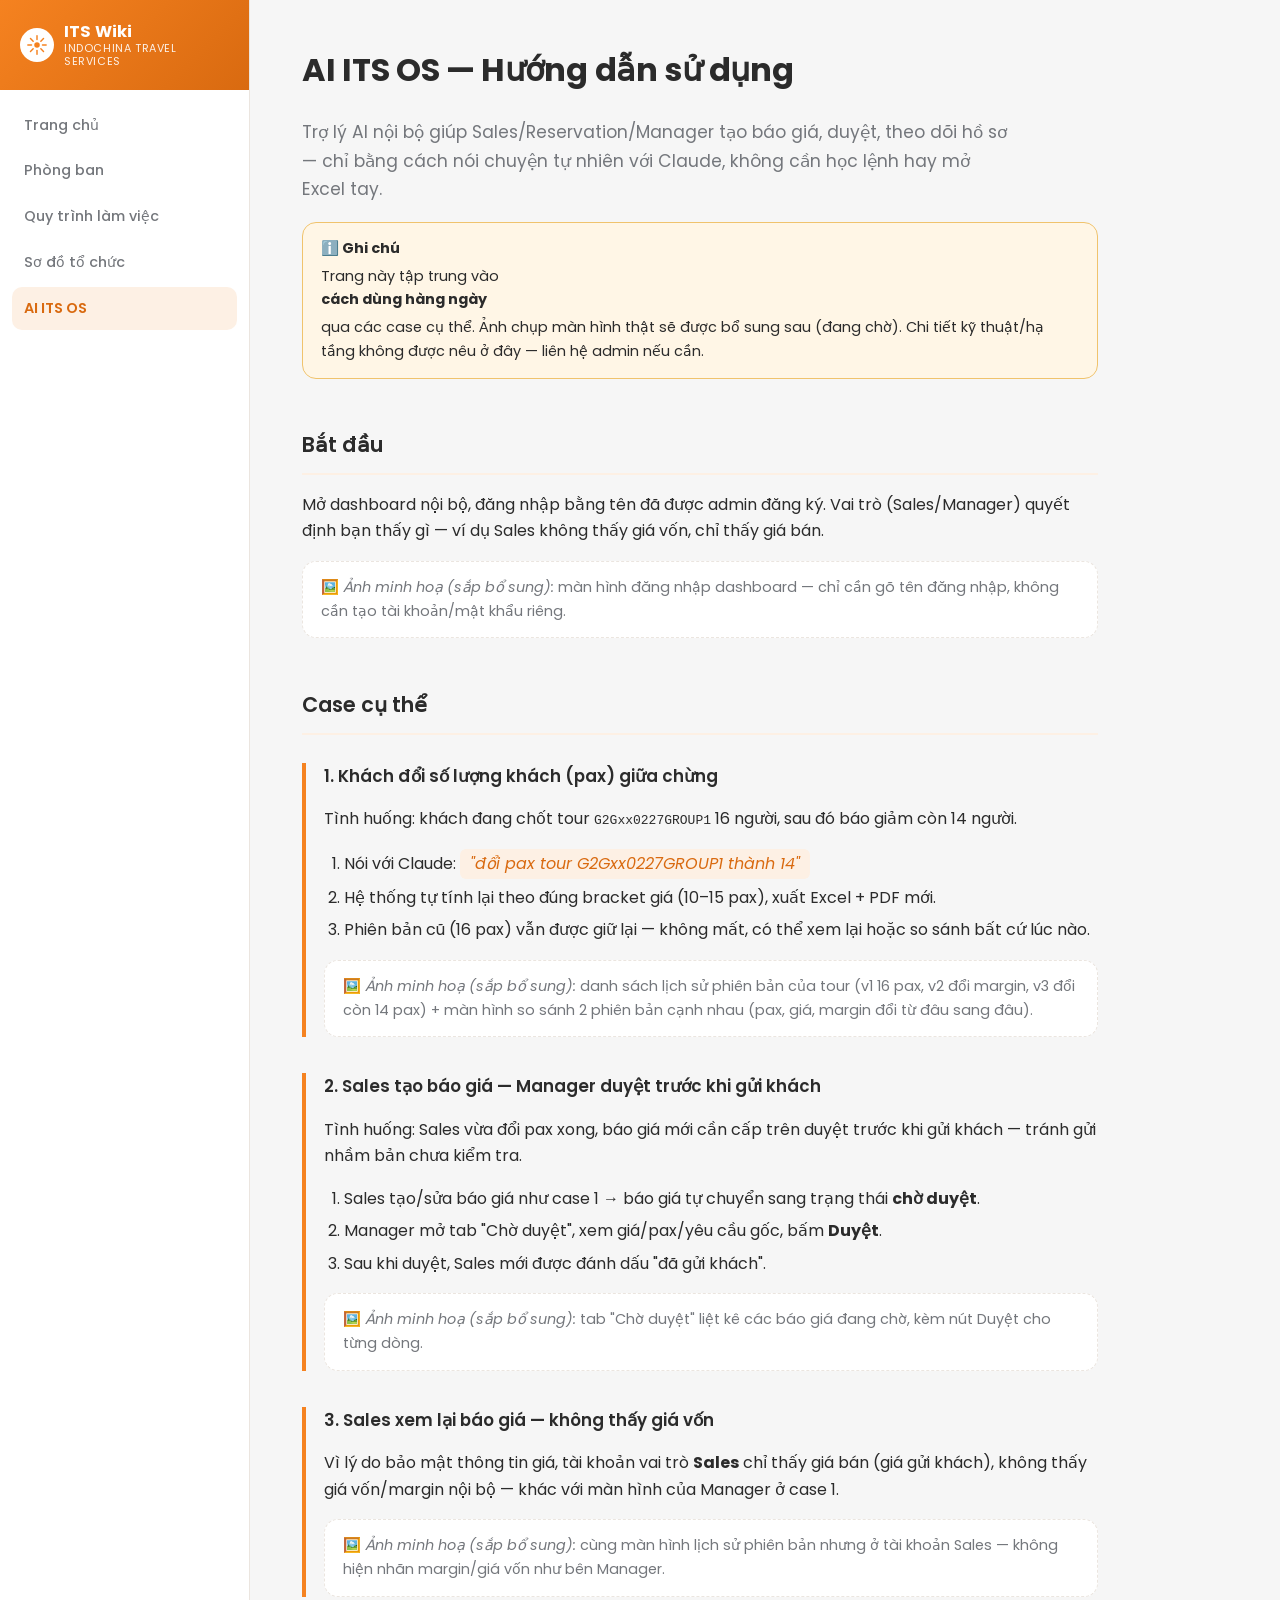
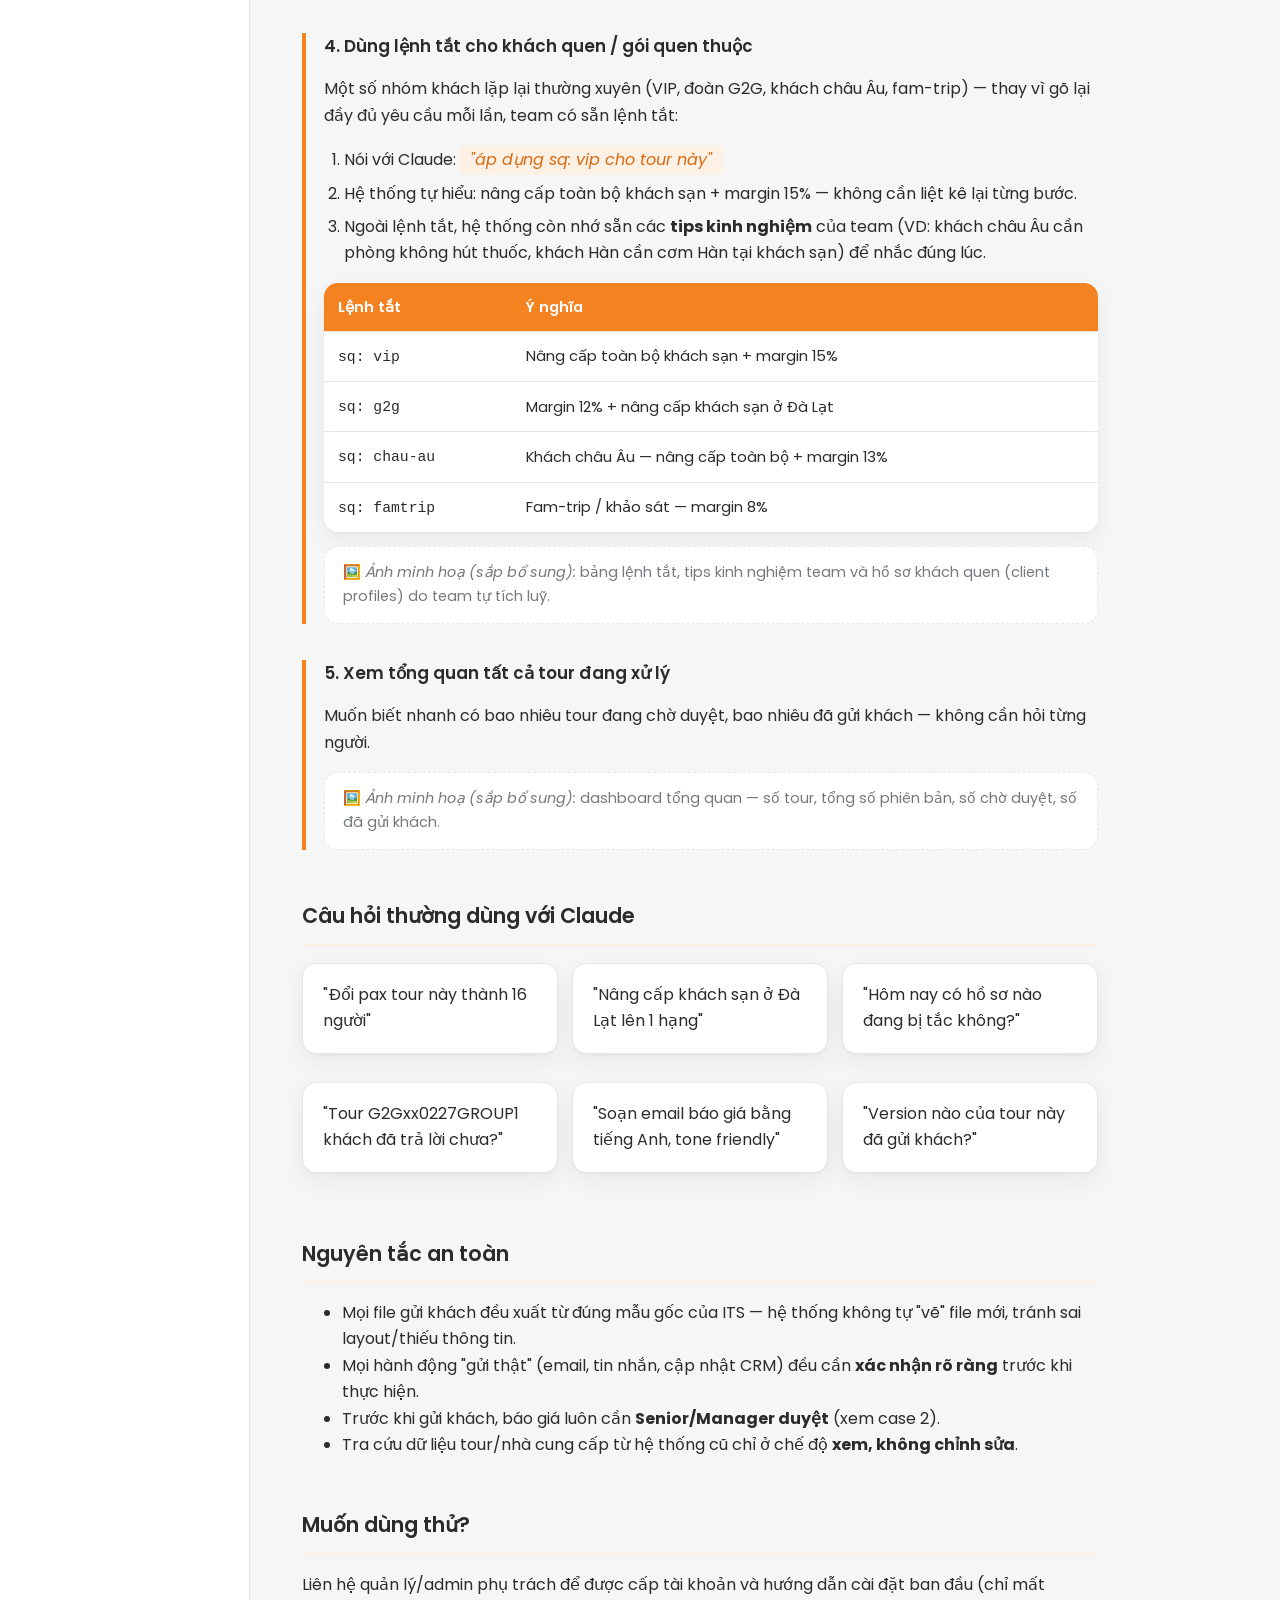
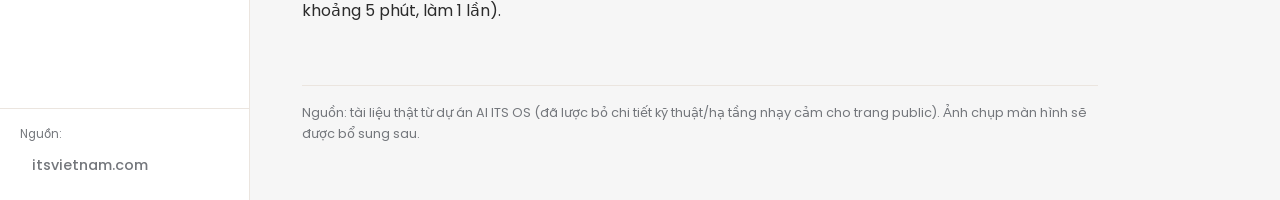
==== ai-its-os.html @ eff30352 "Rename AI Smart Quotation page to AI ITS OS; usage guide with concrete cases (text-only, images pend" ====
<!doctype html>
<html lang="vi">
<head>
<meta charset="utf-8" />
<meta name="viewport" content="width=device-width, initial-scale=1" />
<title>ITS Wiki — AI ITS OS</title>
<link rel="stylesheet" href="style.css" />
<style>
  .case {
    border-left: 4px solid var(--brand);
    padding-left: 18px;
    margin: 28px 0 36px;
  }
  .case h3 { margin-bottom: 6px; }
  .steps { padding-left: 20px; }
  .steps li { margin-bottom: 6px; }
  .say {
    display: inline-block;
    background: var(--brand-soft);
    color: var(--brand-dark);
    padding: 2px 10px;
    border-radius: 6px;
    font-style: italic;
  }
  .mock {
    background: var(--surface);
    border: 1px dashed var(--border);
    border-radius: var(--radius);
    padding: 14px 18px;
    margin: 14px 0;
    font-size: 0.9rem;
    color: var(--muted);
  }
  .mock strong { color: var(--text); }
</style>
</head>
<body>
<div class="layout">
  <nav class="sidebar">
    <div class="brand-block">
      <div class="brand-mark">
        <svg viewBox="0 0 24 24" fill="none" xmlns="http://www.w3.org/2000/svg">
          <circle cx="12" cy="12" r="3" fill="#f58220"/>
          <g stroke="#f58220" stroke-width="1.6" stroke-linecap="round">
            <line x1="12" y1="2" x2="12" y2="6"/>
            <line x1="12" y1="18" x2="12" y2="22"/>
            <line x1="2" y1="12" x2="6" y2="12"/>
            <line x1="18" y1="12" x2="22" y2="12"/>
            <line x1="4.9" y1="4.9" x2="7.8" y2="7.8"/>
            <line x1="16.2" y1="16.2" x2="19.1" y2="19.1"/>
            <line x1="4.9" y1="19.1" x2="7.8" y2="16.2"/>
            <line x1="16.2" y1="7.8" x2="19.1" y2="4.9"/>
          </g>
        </svg>
      </div>
      <div class="brand-text">
        <div class="name">ITS Wiki</div>
        <div class="tagline">Indochina Travel Services</div>
      </div>
    </div>
    <ul>
      <li><a href="index.html">Trang chủ</a></li>
      <li><a href="departments.html">Phòng ban</a></li>
      <li><a href="workflows.html">Quy trình làm việc</a></li>
      <li><a href="org-chart.html">Sơ đồ tổ chức</a></li>
      <li><a href="ai-its-os.html" class="active">AI ITS OS</a></li>
    </ul>
    <div class="sidebar-footer">Nguồn: <a href="https://itsvietnam.com" target="_blank" rel="noopener">itsvietnam.com</a></div>
  </nav>
  <main>
    <h1>AI ITS OS — Hướng dẫn sử dụng</h1>
    <p class="lede">Trợ lý AI nội bộ giúp Sales/Reservation/Manager tạo báo giá, duyệt, theo dõi hồ sơ — chỉ bằng cách nói chuyện tự nhiên với Claude, không cần học lệnh hay mở Excel tay.</p>

    <div class="todo">
      <strong>ℹ️ Ghi chú</strong>
      Trang này tập trung vào <strong>cách dùng hàng ngày</strong> qua các case cụ thể. Ảnh chụp màn hình thật sẽ được bổ sung sau (đang chờ). Chi tiết kỹ thuật/hạ tầng không được nêu ở đây — liên hệ admin nếu cần.
    </div>

    <h2>Bắt đầu</h2>
    <p>Mở dashboard nội bộ, đăng nhập bằng tên đã được admin đăng ký. Vai trò (Sales/Manager) quyết định bạn thấy gì — ví dụ Sales không thấy giá vốn, chỉ thấy giá bán.</p>
    <div class="mock">🖼️ <em>Ảnh minh hoạ (sắp bổ sung):</em> màn hình đăng nhập dashboard — chỉ cần gõ tên đăng nhập, không cần tạo tài khoản/mật khẩu riêng.</div>

    <h2>Case cụ thể</h2>

    <div class="case">
      <h3>1. Khách đổi số lượng khách (pax) giữa chừng</h3>
      <p>Tình huống: khách đang chốt tour <code>G2Gxx0227GROUP1</code> 16 người, sau đó báo giảm còn 14 người.</p>
      <ol class="steps">
        <li>Nói với Claude: <span class="say">"đổi pax tour G2Gxx0227GROUP1 thành 14"</span></li>
        <li>Hệ thống tự tính lại theo đúng bracket giá (10–15 pax), xuất Excel + PDF mới.</li>
        <li>Phiên bản cũ (16 pax) vẫn được giữ lại — không mất, có thể xem lại hoặc so sánh bất cứ lúc nào.</li>
      </ol>
      <div class="mock">🖼️ <em>Ảnh minh hoạ (sắp bổ sung):</em> danh sách lịch sử phiên bản của tour (v1 16 pax, v2 đổi margin, v3 đổi còn 14 pax) + màn hình so sánh 2 phiên bản cạnh nhau (pax, giá, margin đổi từ đâu sang đâu).</div>
    </div>

    <div class="case">
      <h3>2. Sales tạo báo giá — Manager duyệt trước khi gửi khách</h3>
      <p>Tình huống: Sales vừa đổi pax xong, báo giá mới cần cấp trên duyệt trước khi gửi khách — tránh gửi nhầm bản chưa kiểm tra.</p>
      <ol class="steps">
        <li>Sales tạo/sửa báo giá như case 1 → báo giá tự chuyển sang trạng thái <strong>chờ duyệt</strong>.</li>
        <li>Manager mở tab "Chờ duyệt", xem giá/pax/yêu cầu gốc, bấm <strong>Duyệt</strong>.</li>
        <li>Sau khi duyệt, Sales mới được đánh dấu "đã gửi khách".</li>
      </ol>
      <div class="mock">🖼️ <em>Ảnh minh hoạ (sắp bổ sung):</em> tab "Chờ duyệt" liệt kê các báo giá đang chờ, kèm nút Duyệt cho từng dòng.</div>
    </div>

    <div class="case">
      <h3>3. Sales xem lại báo giá — không thấy giá vốn</h3>
      <p>Vì lý do bảo mật thông tin giá, tài khoản vai trò <strong>Sales</strong> chỉ thấy giá bán (giá gửi khách), không thấy giá vốn/margin nội bộ — khác với màn hình của Manager ở case 1.</p>
      <div class="mock">🖼️ <em>Ảnh minh hoạ (sắp bổ sung):</em> cùng màn hình lịch sử phiên bản nhưng ở tài khoản Sales — không hiện nhãn margin/giá vốn như bên Manager.</div>
    </div>

    <div class="case">
      <h3>4. Dùng lệnh tắt cho khách quen / gói quen thuộc</h3>
      <p>Một số nhóm khách lặp lại thường xuyên (VIP, đoàn G2G, khách châu Âu, fam-trip) — thay vì gõ lại đầy đủ yêu cầu mỗi lần, team có sẵn lệnh tắt:</p>
      <ol class="steps">
        <li>Nói với Claude: <span class="say">"áp dụng sq: vip cho tour này"</span></li>
        <li>Hệ thống tự hiểu: nâng cấp toàn bộ khách sạn + margin 15% — không cần liệt kê lại từng bước.</li>
        <li>Ngoài lệnh tắt, hệ thống còn nhớ sẵn các <strong>tips kinh nghiệm</strong> của team (VD: khách châu Âu cần phòng không hút thuốc, khách Hàn cần cơm Hàn tại khách sạn) để nhắc đúng lúc.</li>
      </ol>
      <table>
        <tr><th>Lệnh tắt</th><th>Ý nghĩa</th></tr>
        <tr><td><code>sq: vip</code></td><td>Nâng cấp toàn bộ khách sạn + margin 15%</td></tr>
        <tr><td><code>sq: g2g</code></td><td>Margin 12% + nâng cấp khách sạn ở Đà Lạt</td></tr>
        <tr><td><code>sq: chau-au</code></td><td>Khách châu Âu — nâng cấp toàn bộ + margin 13%</td></tr>
        <tr><td><code>sq: famtrip</code></td><td>Fam-trip / khảo sát — margin 8%</td></tr>
      </table>
      <div class="mock">🖼️ <em>Ảnh minh hoạ (sắp bổ sung):</em> bảng lệnh tắt, tips kinh nghiệm team và hồ sơ khách quen (client profiles) do team tự tích luỹ.</div>
    </div>

    <div class="case">
      <h3>5. Xem tổng quan tất cả tour đang xử lý</h3>
      <p>Muốn biết nhanh có bao nhiêu tour đang chờ duyệt, bao nhiêu đã gửi khách — không cần hỏi từng người.</p>
      <div class="mock">🖼️ <em>Ảnh minh hoạ (sắp bổ sung):</em> dashboard tổng quan — số tour, tổng số phiên bản, số chờ duyệt, số đã gửi khách.</div>
    </div>

    <h2>Câu hỏi thường dùng với Claude</h2>
    <div class="grid">
      <div class="card">"Đổi pax tour này thành 16 người"</div>
      <div class="card">"Nâng cấp khách sạn ở Đà Lạt lên 1 hạng"</div>
      <div class="card">"Hôm nay có hồ sơ nào đang bị tắc không?"</div>
      <div class="card">"Tour G2Gxx0227GROUP1 khách đã trả lời chưa?"</div>
      <div class="card">"Soạn email báo giá bằng tiếng Anh, tone friendly"</div>
      <div class="card">"Version nào của tour này đã gửi khách?"</div>
    </div>

    <h2>Nguyên tắc an toàn</h2>
    <ul>
      <li>Mọi file gửi khách đều xuất từ đúng mẫu gốc của ITS — hệ thống không tự "vẽ" file mới, tránh sai layout/thiếu thông tin.</li>
      <li>Mọi hành động "gửi thật" (email, tin nhắn, cập nhật CRM) đều cần <strong>xác nhận rõ ràng</strong> trước khi thực hiện.</li>
      <li>Trước khi gửi khách, báo giá luôn cần <strong>Senior/Manager duyệt</strong> (xem case 2).</li>
      <li>Tra cứu dữ liệu tour/nhà cung cấp từ hệ thống cũ chỉ ở chế độ <strong>xem, không chỉnh sửa</strong>.</li>
    </ul>

    <h2>Muốn dùng thử?</h2>
    <p>Liên hệ quản lý/admin phụ trách để được cấp tài khoản và hướng dẫn cài đặt ban đầu (chỉ mất khoảng 5 phút, làm 1 lần).</p>

    <footer class="page-footer">Nguồn: tài liệu thật từ dự án AI ITS OS (đã lược bỏ chi tiết kỹ thuật/hạ tầng nhạy cảm cho trang public). Ảnh chụp màn hình sẽ được bổ sung sau.</footer>
  </main>
</div>
</body>
</html>
---- style.css ----
@import url('https://fonts.googleapis.com/css?family=Poppins:300,400,500,600,700');

:root {
  --bg: #f6f6f6;
  --surface: #ffffff;
  --surface-2: #fbf6f1;
  --text: #2b2b2b;
  --muted: #74777c;
  --border: #ebe5df;
  --brand: #f58220;
  --brand-dark: #d96a10;
  --brand-soft: #fdf0e4;
  --warn-bg: #fff6e6;
  --warn-border: #f0c36d;
  --radius: 14px;
  --shadow: 0 1px 2px rgba(30, 20, 10, 0.04), 0 8px 24px rgba(30, 20, 10, 0.06);
}

@media (prefers-color-scheme: dark) {
  :root {
    --bg: #16130f;
    --surface: #201b16;
    --surface-2: #241d16;
    --text: #f1ede8;
    --muted: #a9a29a;
    --border: #362c22;
    --brand: #ff9c47;
    --brand-dark: #ffb066;
    --brand-soft: #2e2013;
    --warn-bg: #2a2410;
    --warn-border: #8a6d1f;
    --shadow: 0 1px 2px rgba(0,0,0,0.3), 0 8px 24px rgba(0,0,0,0.35);
  }
}

* { box-sizing: border-box; }

body {
  margin: 0;
  background: var(--bg);
  color: var(--text);
  font-family: "Poppins", -apple-system, BlinkMacSystemFont, "Segoe UI", Oxygen, Roboto, Helvetica, Arial, sans-serif;
  line-height: 1.65;
  font-weight: 400;
}

.layout {
  display: flex;
  min-height: 100vh;
}

/* ---------- Sidebar ---------- */

nav.sidebar {
  width: 250px;
  flex-shrink: 0;
  background: var(--surface);
  border-right: 1px solid var(--border);
  padding: 0;
  display: flex;
  flex-direction: column;
}

.brand-block {
  display: flex;
  align-items: center;
  gap: 10px;
  padding: 22px 20px;
  background: linear-gradient(135deg, var(--brand) 0%, var(--brand-dark) 100%);
  color: #fff;
}

.brand-mark {
  width: 34px;
  height: 34px;
  flex-shrink: 0;
  border-radius: 50%;
  background: #fff;
  display: flex;
  align-items: center;
  justify-content: center;
}

.brand-mark svg { width: 22px; height: 22px; }

.brand-text {
  line-height: 1.2;
}

.brand-text .name {
  font-weight: 700;
  font-size: 1.02rem;
  letter-spacing: 0.2px;
}

.brand-text .tagline {
  font-size: 0.68rem;
  font-weight: 400;
  opacity: 0.9;
  text-transform: uppercase;
  letter-spacing: 0.6px;
}

nav.sidebar ul {
  list-style: none;
  padding: 14px 12px;
  margin: 0;
}

nav.sidebar li { margin-bottom: 2px; }

nav.sidebar a {
  display: flex;
  align-items: center;
  gap: 10px;
  padding: 10px 12px;
  border-radius: 10px;
  color: var(--muted);
  text-decoration: none;
  font-size: 0.9rem;
  font-weight: 500;
  transition: background 0.15s ease, color 0.15s ease;
}

nav.sidebar a:hover { background: var(--brand-soft); color: var(--brand-dark); }
nav.sidebar a.active { background: var(--brand-soft); color: var(--brand-dark); font-weight: 600; }

.sidebar-footer {
  margin-top: auto;
  padding: 16px 20px;
  font-size: 0.72rem;
  color: var(--muted);
  border-top: 1px solid var(--border);
}
.sidebar-footer a { color: var(--brand-dark); text-decoration: none; }

/* ---------- Main content ---------- */

main {
  flex: 1;
  padding: 44px 52px 60px;
  max-width: 900px;
}

h1 {
  font-size: 2rem;
  font-weight: 700;
  margin-top: 0;
  letter-spacing: -0.3px;
}

h2 {
  font-size: 1.3rem;
  font-weight: 600;
  margin-top: 2.4em;
  padding-bottom: 10px;
  border-bottom: 2px solid var(--brand-soft);
  color: var(--text);
}

h3 { font-size: 1.05rem; font-weight: 600; }

p.lede { color: var(--muted); font-size: 1.08rem; max-width: 65ch; }

a { color: var(--brand-dark); }

.card {
  background: var(--surface);
  border: 1px solid var(--border);
  border-radius: var(--radius);
  box-shadow: var(--shadow);
  padding: 18px 20px;
  margin-bottom: 14px;
}

.grid {
  display: grid;
  grid-template-columns: repeat(auto-fill, minmax(230px, 1fr));
  gap: 14px;
}

.grid .card strong { color: var(--brand-dark); }

.tag {
  display: inline-block;
  font-size: 0.7rem;
  font-weight: 600;
  padding: 3px 10px;
  border-radius: 999px;
  background: var(--brand-soft);
  color: var(--brand-dark);
  margin-right: 6px;
}

.todo {
  background: var(--warn-bg);
  border: 1px solid var(--warn-border);
  border-radius: var(--radius);
  padding: 14px 18px;
  margin: 18px 0;
  font-size: 0.9rem;
}

.todo strong { display: block; margin-bottom: 4px; }

table {
  width: 100%;
  border-collapse: collapse;
  margin: 14px 0;
  font-size: 0.92rem;
  background: var(--surface);
  border-radius: var(--radius);
  overflow: hidden;
  box-shadow: var(--shadow);
}

th, td {
  text-align: left;
  padding: 12px 14px;
  border-bottom: 1px solid var(--border);
}

th {
  color: #fff;
  font-weight: 600;
  background: var(--brand);
}

tr:last-child td { border-bottom: none; }

.orgchart {
  display: flex;
  flex-direction: column;
  align-items: center;
  gap: 10px;
  margin: 28px 0;
}

.org-node {
  background: var(--surface);
  border: 1px solid var(--border);
  border-radius: 10px;
  box-shadow: var(--shadow);
  padding: 12px 20px;
  text-align: center;
  font-size: 0.9rem;
}

.org-node.top {
  background: linear-gradient(135deg, var(--brand) 0%, var(--brand-dark) 100%);
  color: #fff;
  border-color: var(--brand);
  font-weight: 600;
  font-size: 1rem;
}

.org-row {
  display: flex;
  gap: 12px;
  flex-wrap: wrap;
  justify-content: center;
}

footer.page-footer {
  margin-top: 60px;
  padding-top: 16px;
  border-top: 1px solid var(--border);
  color: var(--muted);
  font-size: 0.8rem;
}

@media (max-width: 720px) {
  .layout { flex-direction: column; }
  nav.sidebar { width: 100%; border-right: none; border-bottom: 1px solid var(--border); }
  nav.sidebar ul { display: flex; flex-wrap: wrap; gap: 4px; padding: 10px 14px; }
  .sidebar-footer { display: none; }
  main { padding: 28px 22px; }
}
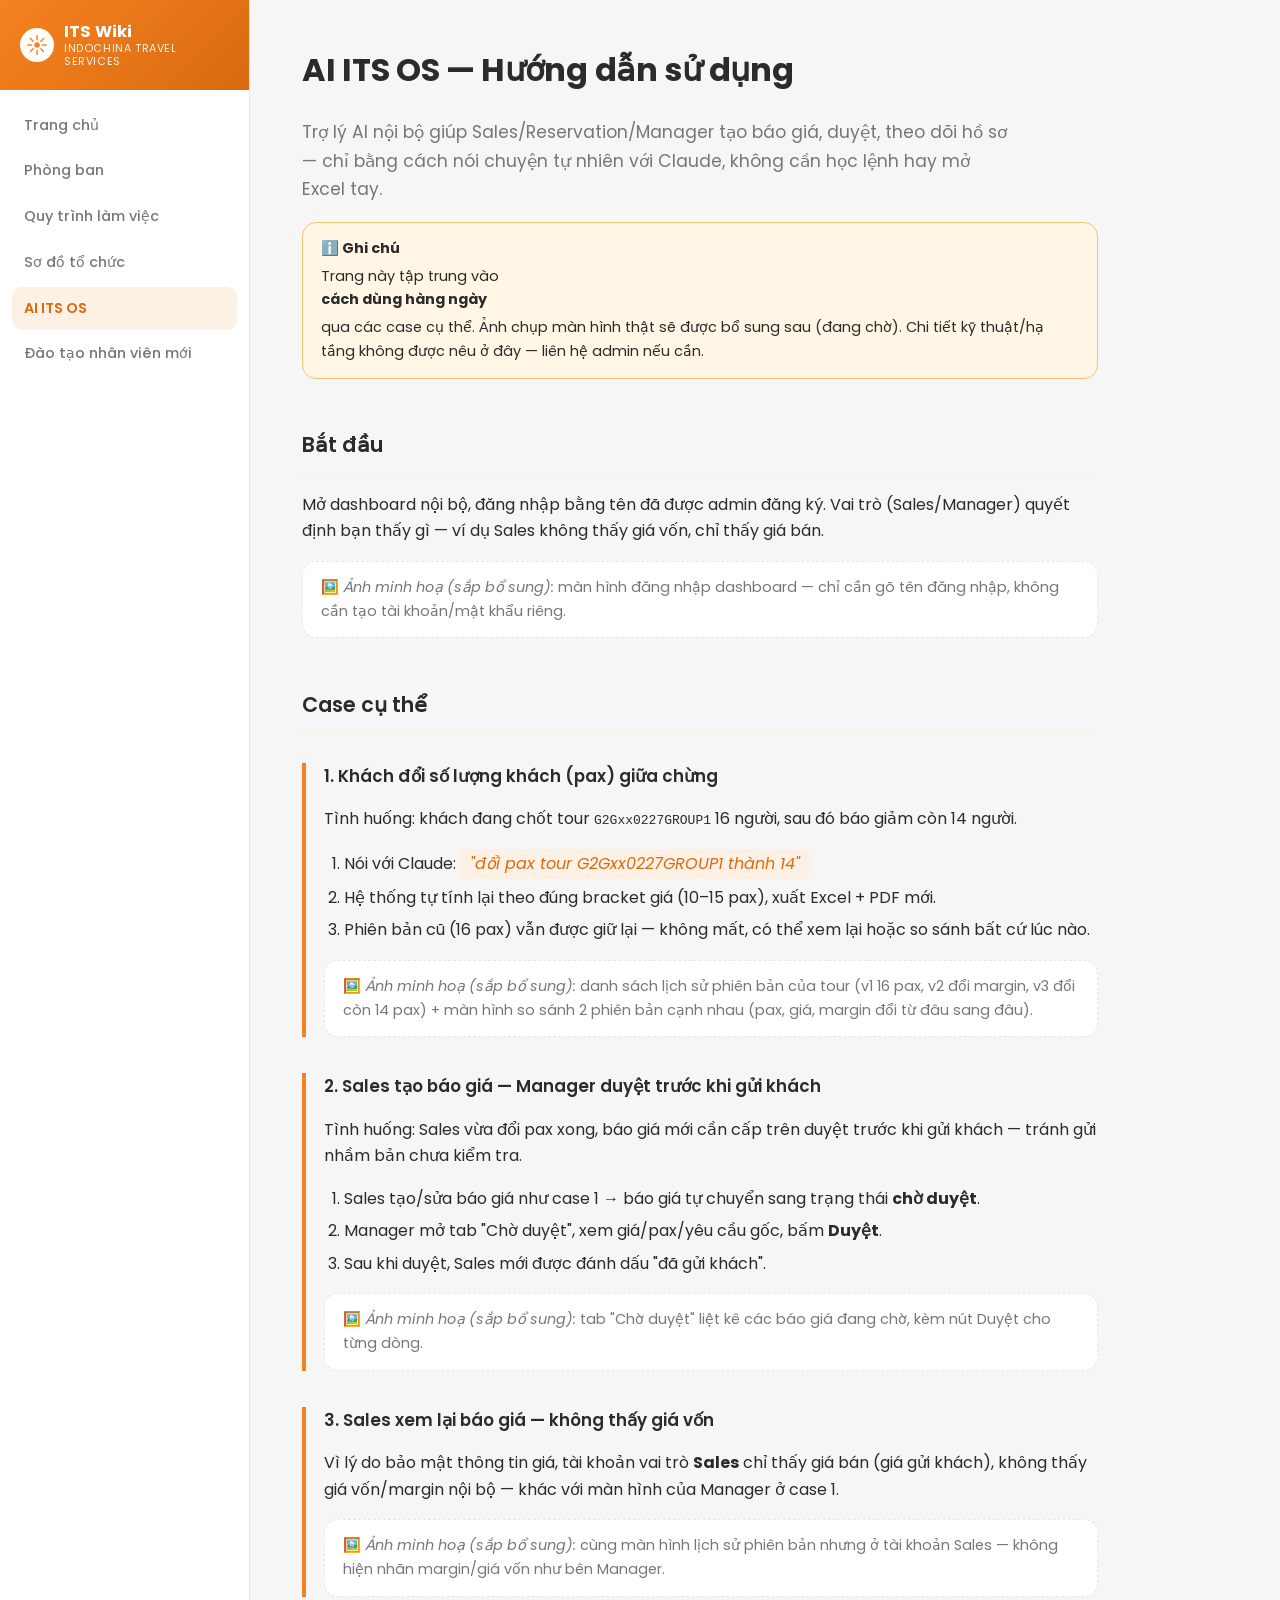
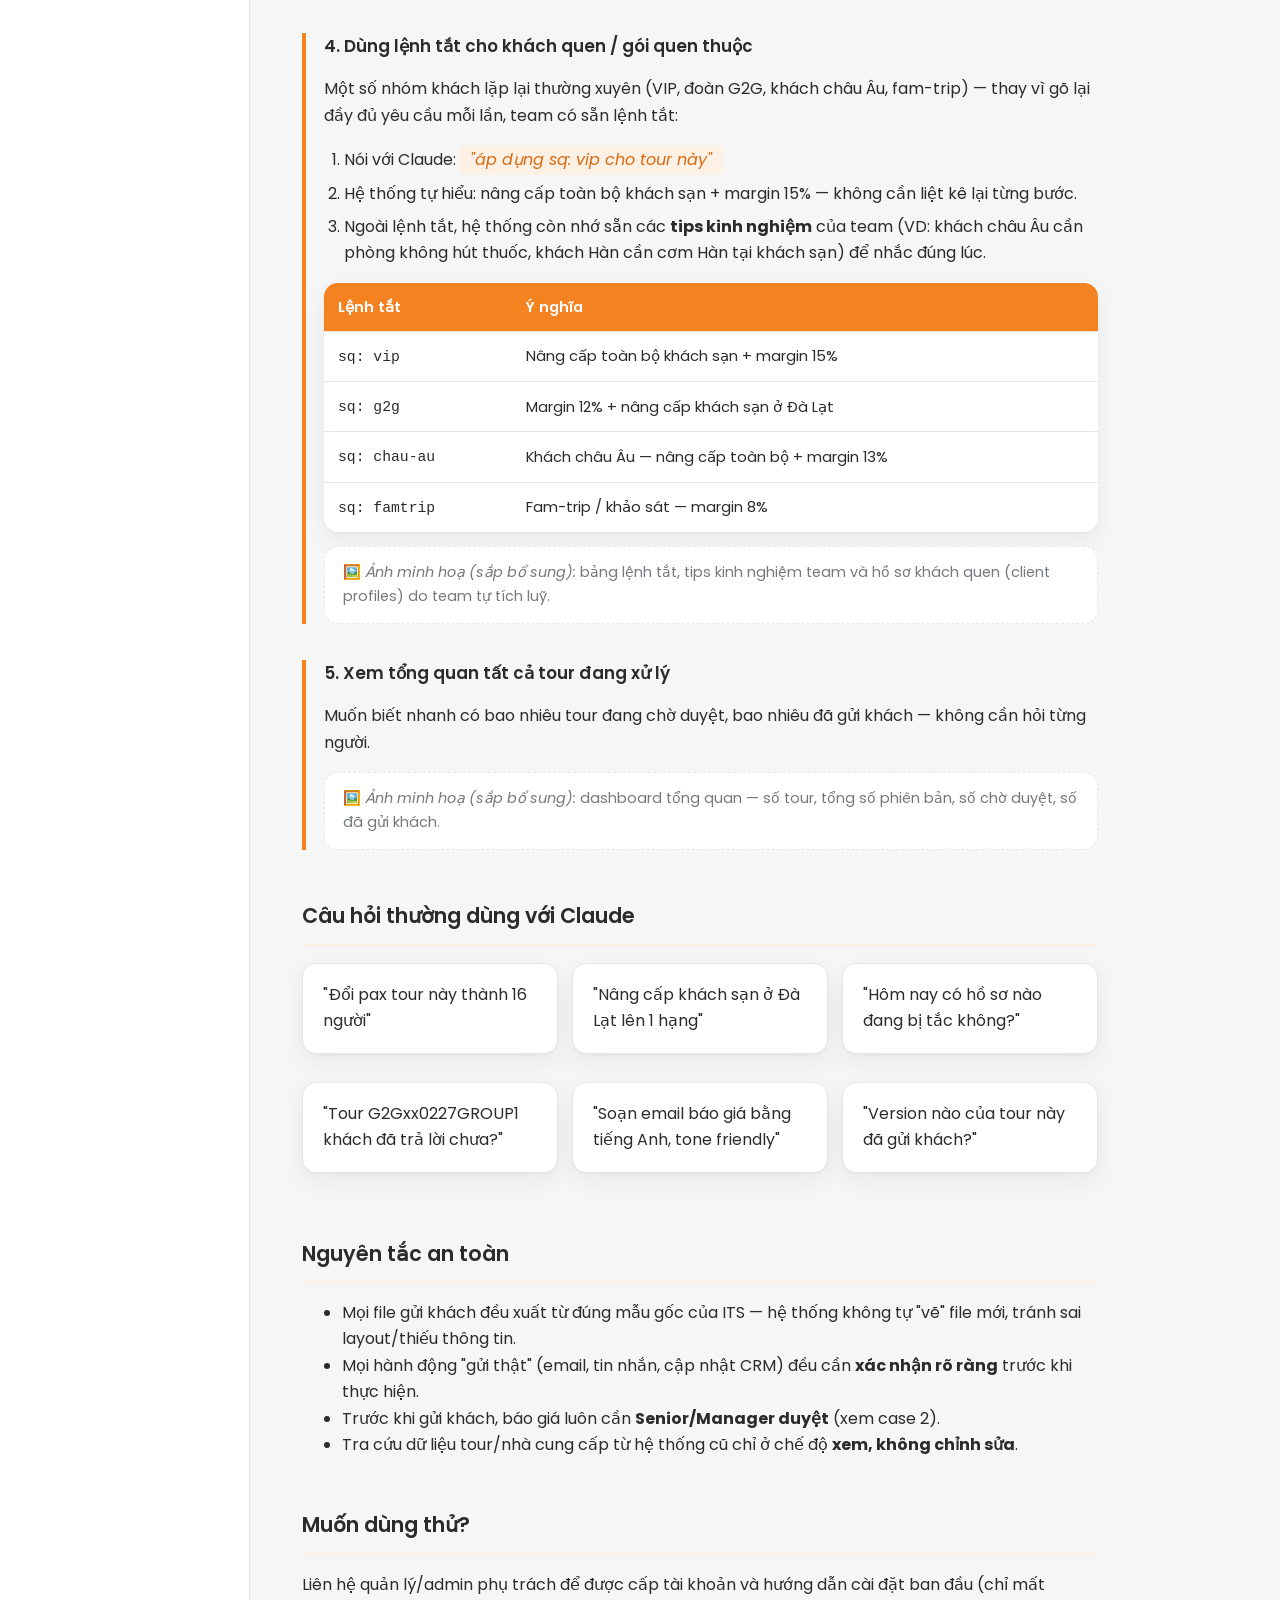
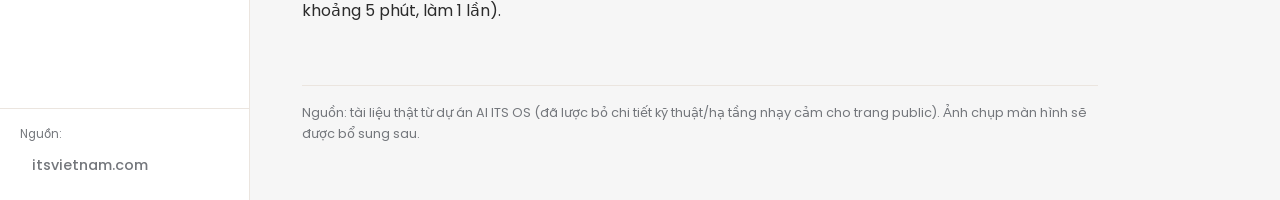
==== commit 6ad5ae01: "Add new-hire onboarding page" ====
--- a/ai-its-os.html
+++ b/ai-its-os.html
@@ -64,6 +64,7 @@
       <li><a href="workflows.html">Quy trình làm việc</a></li>
       <li><a href="org-chart.html">Sơ đồ tổ chức</a></li>
       <li><a href="ai-its-os.html" class="active">AI ITS OS</a></li>
+      <li><a href="onboarding.html">Đào tạo nhân viên mới</a></li>
     </ul>
     <div class="sidebar-footer">Nguồn: <a href="https://itsvietnam.com" target="_blank" rel="noopener">itsvietnam.com</a></div>
   </nav>
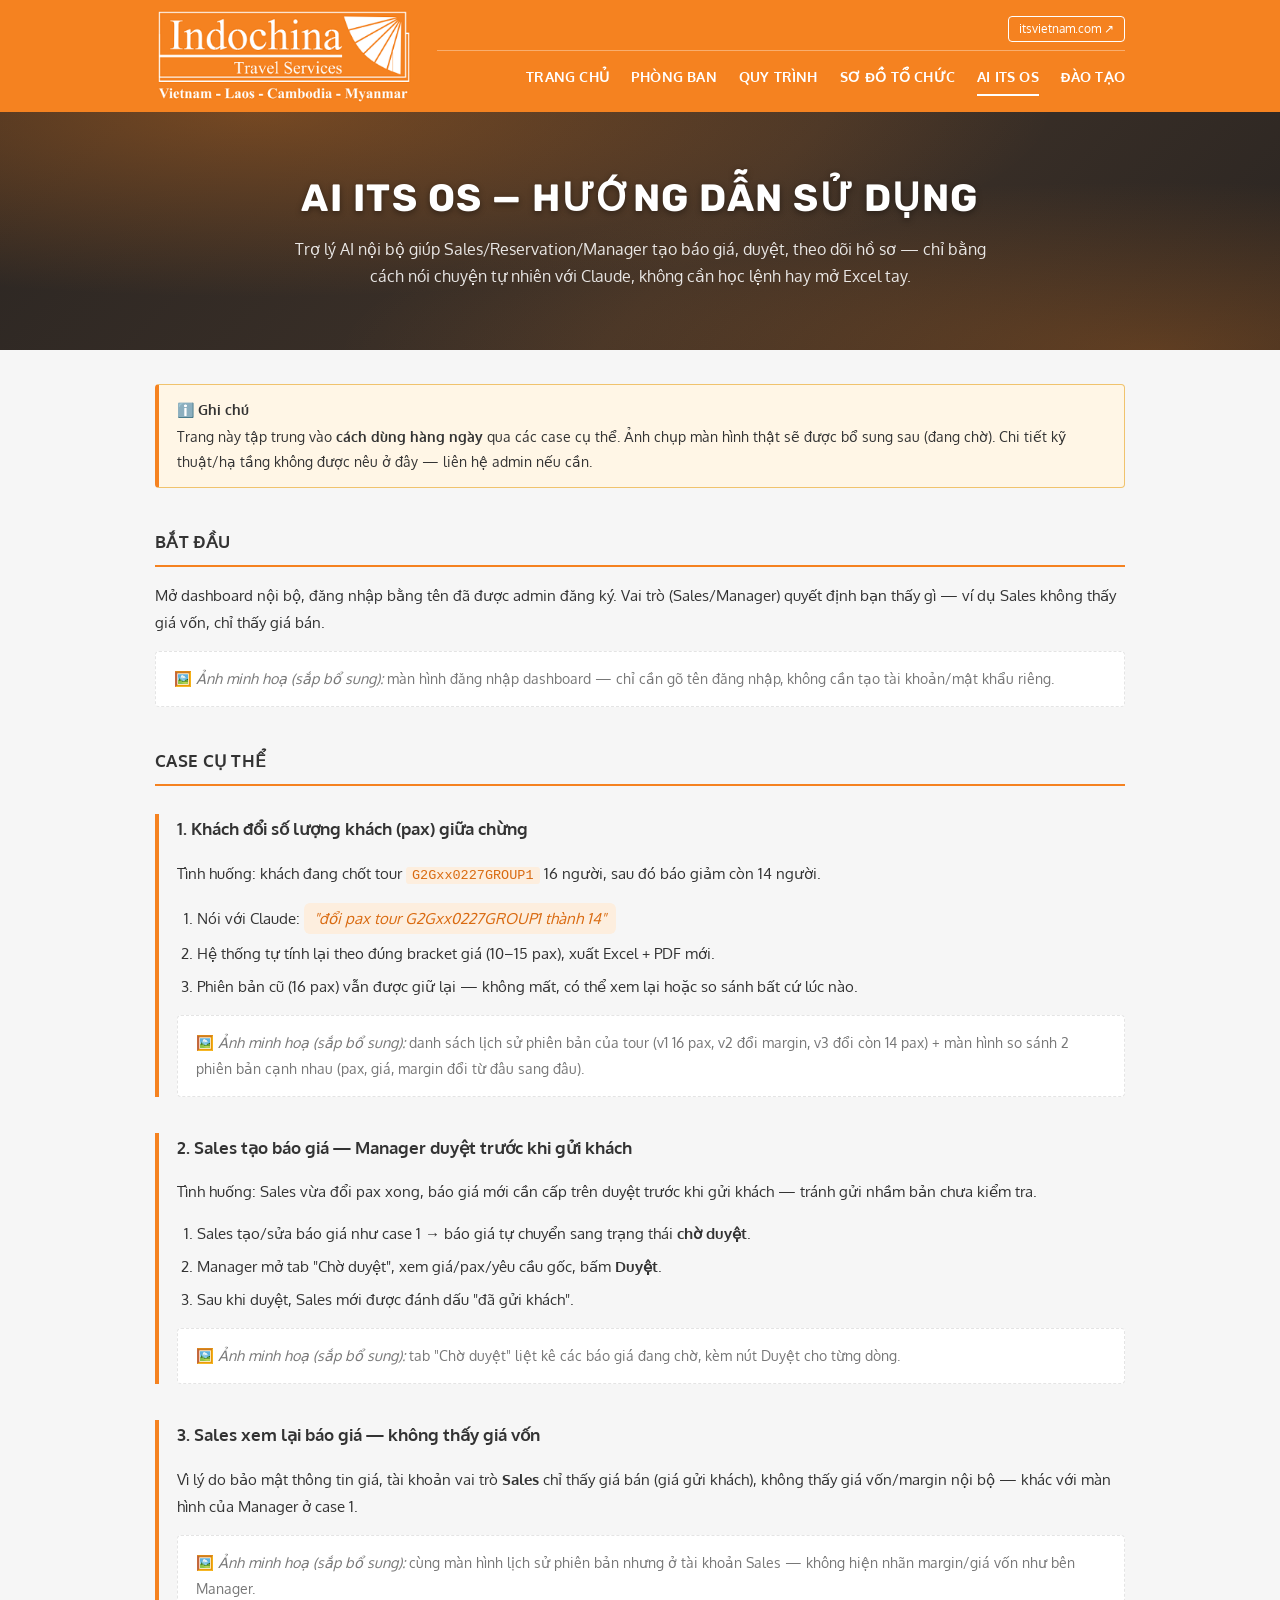
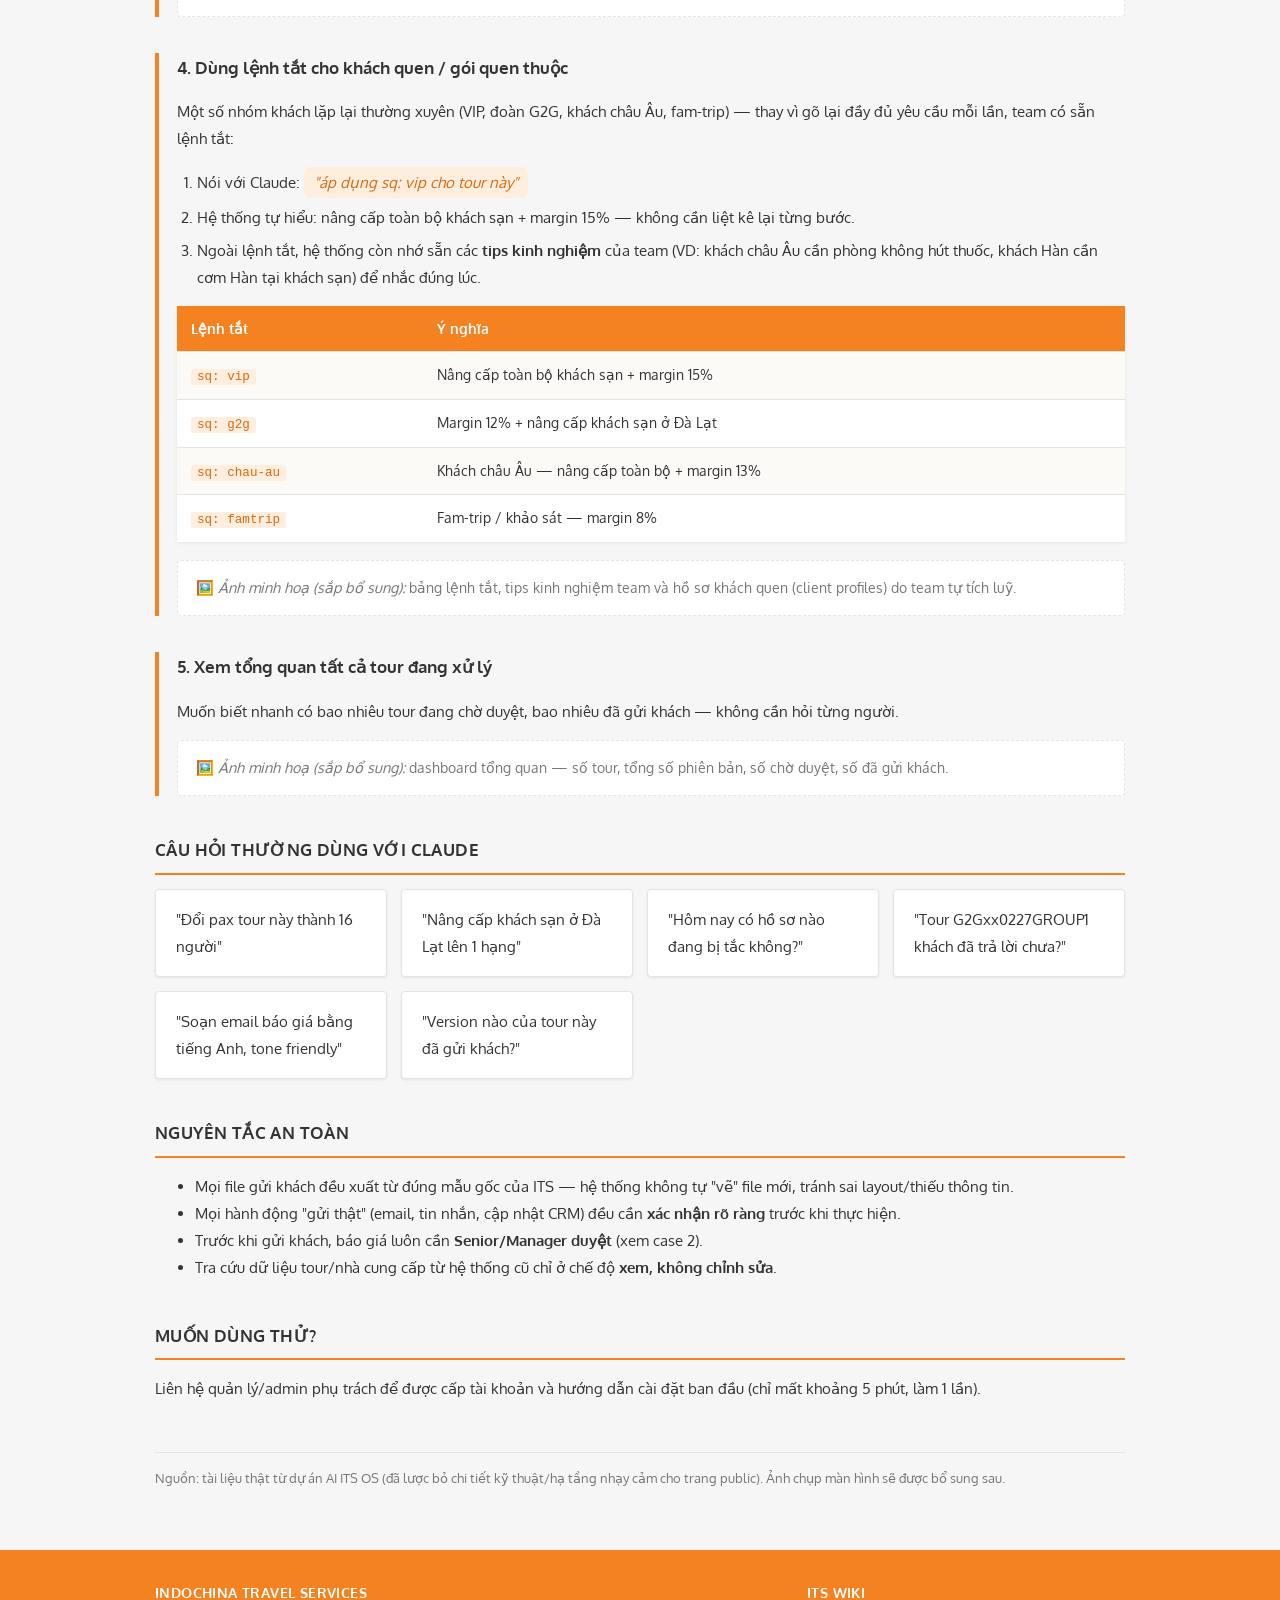
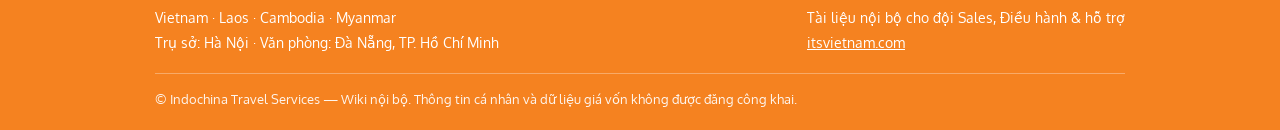
==== commit c8aa6e44: "Restyle to match itsvietnam.com (orange header, logo, Oxygen); update directory and org chart from 0" ====
--- a/ai-its-os.html
+++ b/ai-its-os.html
@@ -35,43 +35,29 @@
 </style>
 </head>
 <body>
-<div class="layout">
-  <nav class="sidebar">
-    <div class="brand-block">
-      <div class="brand-mark">
-        <svg viewBox="0 0 24 24" fill="none" xmlns="http://www.w3.org/2000/svg">
-          <circle cx="12" cy="12" r="3" fill="#f58220"/>
-          <g stroke="#f58220" stroke-width="1.6" stroke-linecap="round">
-            <line x1="12" y1="2" x2="12" y2="6"/>
-            <line x1="12" y1="18" x2="12" y2="22"/>
-            <line x1="2" y1="12" x2="6" y2="12"/>
-            <line x1="18" y1="12" x2="22" y2="12"/>
-            <line x1="4.9" y1="4.9" x2="7.8" y2="7.8"/>
-            <line x1="16.2" y1="16.2" x2="19.1" y2="19.1"/>
-            <line x1="4.9" y1="19.1" x2="7.8" y2="16.2"/>
-            <line x1="16.2" y1="7.8" x2="19.1" y2="4.9"/>
-          </g>
-        </svg>
-      </div>
-      <div class="brand-text">
-        <div class="name">ITS Wiki</div>
-        <div class="tagline">Indochina Travel Services</div>
-      </div>
+<header class="header">
+  <div class="container">
+    <a class="logo" href="index.html" aria-label="ITS Wiki"><img src="assets/logo.png" alt="Indochina Travel Services — Vietnam · Laos · Cambodia · Myanmar" /></a>
+    <div class="header-right">
+      <div class="header-top"><a class="badge-btn" href="https://itsvietnam.com" target="_blank" rel="noopener">itsvietnam.com ↗</a></div>
+      <nav class="main-nav">
+        <a href="index.html">Trang chủ</a>
+        <a href="departments.html">Phòng ban</a>
+        <a href="workflows.html">Quy trình</a>
+        <a href="org-chart.html">Sơ đồ tổ chức</a>
+        <a href="ai-its-os.html" class="active">AI ITS OS</a>
+        <a href="onboarding.html">Đào tạo</a>
+      </nav>
     </div>
-    <ul>
-      <li><a href="index.html">Trang chủ</a></li>
-      <li><a href="departments.html">Phòng ban</a></li>
-      <li><a href="workflows.html">Quy trình làm việc</a></li>
-      <li><a href="org-chart.html">Sơ đồ tổ chức</a></li>
-      <li><a href="ai-its-os.html" class="active">AI ITS OS</a></li>
-      <li><a href="onboarding.html">Đào tạo nhân viên mới</a></li>
-    </ul>
-    <div class="sidebar-footer">Nguồn: <a href="https://itsvietnam.com" target="_blank" rel="noopener">itsvietnam.com</a></div>
-  </nav>
-  <main>
+  </div>
+</header>
+<section class="hero">
+  <div class="container">
     <h1>AI ITS OS — Hướng dẫn sử dụng</h1>
-    <p class="lede">Trợ lý AI nội bộ giúp Sales/Reservation/Manager tạo báo giá, duyệt, theo dõi hồ sơ — chỉ bằng cách nói chuyện tự nhiên với Claude, không cần học lệnh hay mở Excel tay.</p>
-
+    <p class="hero-sub">Trợ lý AI nội bộ giúp Sales/Reservation/Manager tạo báo giá, duyệt, theo dõi hồ sơ — chỉ bằng cách nói chuyện tự nhiên với Claude, không cần học lệnh hay mở Excel tay.</p>
+  </div>
+</section>
+<main class="container">
     <div class="todo">
       <strong>ℹ️ Ghi chú</strong>
       Trang này tập trung vào <strong>cách dùng hàng ngày</strong> qua các case cụ thể. Ảnh chụp màn hình thật sẽ được bổ sung sau (đang chờ). Chi tiết kỹ thuật/hạ tầng không được nêu ở đây — liên hệ admin nếu cần.
@@ -157,7 +143,14 @@
     <p>Liên hệ quản lý/admin phụ trách để được cấp tài khoản và hướng dẫn cài đặt ban đầu (chỉ mất khoảng 5 phút, làm 1 lần).</p>
 
     <footer class="page-footer">Nguồn: tài liệu thật từ dự án AI ITS OS (đã lược bỏ chi tiết kỹ thuật/hạ tầng nhạy cảm cho trang public). Ảnh chụp màn hình sẽ được bổ sung sau.</footer>
-  </main>
-</div>
+  
+</main>
+<footer class="footer">
+  <div class="container">
+    <div><strong>Indochina Travel Services</strong><br>Vietnam · Laos · Cambodia · Myanmar<br>Trụ sở: Hà Nội · Văn phòng: Đà Nẵng, TP. Hồ Chí Minh</div>
+    <div><strong>ITS Wiki</strong><br>Tài liệu nội bộ cho đội Sales, Điều hành &amp; hỗ trợ<br><a href="https://itsvietnam.com" target="_blank" rel="noopener">itsvietnam.com</a></div>
+    <div class="copy">© Indochina Travel Services — Wiki nội bộ. Thông tin cá nhân và dữ liệu giá vốn không được đăng công khai.</div>
+  </div>
+</footer>
 </body>
 </html>
--- a/style.css
+++ b/style.css
@@ -1,175 +1,172 @@
-@import url('https://fonts.googleapis.com/css?family=Poppins:300,400,500,600,700');
-
+@import url('https://fonts.googleapis.com/css?family=Oxygen:300,400,700|Rubik:500,700&subset=latin,latin-ext,vietnamese');
+
+/* Palette taken from itsvietnam.com */
 :root {
+  --brand: #f58220;
+  --brand-dark: #d96a10;
+  --brand-soft: #fdeede;
+  --blue: #47a0ff;
+  --blue-dark: #2f86e6;
   --bg: #f6f6f6;
   --surface: #ffffff;
-  --surface-2: #fbf6f1;
-  --text: #2b2b2b;
-  --muted: #74777c;
-  --border: #ebe5df;
-  --brand: #f58220;
-  --brand-dark: #d96a10;
-  --brand-soft: #fdf0e4;
+  --text: #333333;
+  --muted: #777777;
+  --border: #e4e4e4;
   --warn-bg: #fff6e6;
   --warn-border: #f0c36d;
-  --radius: 14px;
-  --shadow: 0 1px 2px rgba(30, 20, 10, 0.04), 0 8px 24px rgba(30, 20, 10, 0.06);
-}
-
-@media (prefers-color-scheme: dark) {
-  :root {
-    --bg: #16130f;
-    --surface: #201b16;
-    --surface-2: #241d16;
-    --text: #f1ede8;
-    --muted: #a9a29a;
-    --border: #362c22;
-    --brand: #ff9c47;
-    --brand-dark: #ffb066;
-    --brand-soft: #2e2013;
-    --warn-bg: #2a2410;
-    --warn-border: #8a6d1f;
-    --shadow: 0 1px 2px rgba(0,0,0,0.3), 0 8px 24px rgba(0,0,0,0.35);
-  }
+  --radius: 4px;
+  --shadow: 0 1px 3px rgba(0, 0, 0, 0.08);
 }
 
 * { box-sizing: border-box; }
+
+html { scroll-behavior: smooth; }
 
 body {
   margin: 0;
   background: var(--bg);
   color: var(--text);
-  font-family: "Poppins", -apple-system, BlinkMacSystemFont, "Segoe UI", Oxygen, Roboto, Helvetica, Arial, sans-serif;
-  line-height: 1.65;
-  font-weight: 400;
-}
-
-.layout {
-  display: flex;
-  min-height: 100vh;
-}
-
-/* ---------- Sidebar ---------- */
-
-nav.sidebar {
-  width: 250px;
-  flex-shrink: 0;
-  background: var(--surface);
-  border-right: 1px solid var(--border);
-  padding: 0;
+  font-family: "Oxygen", "Segoe UI", Roboto, Helvetica, Arial, sans-serif;
+  font-size: 15px;
+  line-height: 1.8;
+}
+
+a { color: var(--brand-dark); }
+a:hover { color: var(--brand); }
+
+.container {
+  width: 100%;
+  max-width: 1000px;
+  margin: 0 auto;
+  padding: 0 15px;
+}
+
+/* ---------- Header ---------- */
+
+.header {
+  background: var(--brand);
+  color: #fff;
+}
+
+.header .container {
+  display: flex;
+  align-items: center;
+  justify-content: space-between;
+  gap: 24px;
+  min-height: 112px;
+}
+
+.header .logo { display: block; flex-shrink: 0; }
+.header .logo img { display: block; height: 96px; width: auto; }
+
+.header-right {
   display: flex;
   flex-direction: column;
-}
-
-.brand-block {
-  display: flex;
-  align-items: center;
+  align-items: flex-end;
   gap: 10px;
-  padding: 22px 20px;
-  background: linear-gradient(135deg, var(--brand) 0%, var(--brand-dark) 100%);
-  color: #fff;
-}
-
-.brand-mark {
-  width: 34px;
-  height: 34px;
-  flex-shrink: 0;
-  border-radius: 50%;
-  background: #fff;
-  display: flex;
-  align-items: center;
-  justify-content: center;
-}
-
-.brand-mark svg { width: 22px; height: 22px; }
-
-.brand-text {
+  flex: 1;
+}
+
+.header-top {
+  width: 100%;
+  display: flex;
+  justify-content: flex-end;
+  padding-bottom: 8px;
+  border-bottom: 1px solid rgba(255, 255, 255, 0.35);
+}
+
+.badge-btn {
+  display: inline-block;
+  color: #fff;
+  border: 1px solid #fff;
+  border-radius: 4px;
+  padding: 0 10px;
+  font-size: 12px;
+  line-height: 24px;
+  text-decoration: none;
+}
+.badge-btn:hover { background: #fff; color: var(--brand-dark); }
+
+.main-nav {
+  display: flex;
+  flex-wrap: wrap;
+  justify-content: flex-end;
+  gap: 4px 22px;
+}
+
+.main-nav a {
+  color: #fff;
+  text-decoration: none;
+  text-transform: uppercase;
+  font-weight: 700;
+  font-size: 13.5px;
+  letter-spacing: 0.2px;
+  padding: 4px 0;
+  border-bottom: 2px solid transparent;
+}
+.main-nav a:hover { border-bottom-color: rgba(255, 255, 255, 0.7); color: #fff; }
+.main-nav a.active { border-bottom-color: #fff; }
+
+/* ---------- Hero ---------- */
+
+.hero {
+  position: relative;
+  color: #fff;
+  text-align: center;
+  padding: 64px 0 60px;
+  background:
+    radial-gradient(ellipse at 20% 0%, rgba(245, 130, 32, 0.35), transparent 55%),
+    radial-gradient(ellipse at 90% 100%, rgba(245, 130, 32, 0.25), transparent 50%),
+    linear-gradient(135deg, #2b2623 0%, #3d3128 55%, #2a2522 100%);
+}
+
+.hero h1 {
+  margin: 0;
+  font-family: "Rubik", "Oxygen", sans-serif;
+  font-weight: 700;
+  font-size: 38px;
   line-height: 1.2;
-}
-
-.brand-text .name {
-  font-weight: 700;
-  font-size: 1.02rem;
-  letter-spacing: 0.2px;
-}
-
-.brand-text .tagline {
-  font-size: 0.68rem;
-  font-weight: 400;
-  opacity: 0.9;
-  text-transform: uppercase;
-  letter-spacing: 0.6px;
-}
-
-nav.sidebar ul {
-  list-style: none;
-  padding: 14px 12px;
-  margin: 0;
-}
-
-nav.sidebar li { margin-bottom: 2px; }
-
-nav.sidebar a {
-  display: flex;
-  align-items: center;
-  gap: 10px;
-  padding: 10px 12px;
-  border-radius: 10px;
-  color: var(--muted);
-  text-decoration: none;
-  font-size: 0.9rem;
-  font-weight: 500;
-  transition: background 0.15s ease, color 0.15s ease;
-}
-
-nav.sidebar a:hover { background: var(--brand-soft); color: var(--brand-dark); }
-nav.sidebar a.active { background: var(--brand-soft); color: var(--brand-dark); font-weight: 600; }
-
-.sidebar-footer {
-  margin-top: auto;
-  padding: 16px 20px;
-  font-size: 0.72rem;
-  color: var(--muted);
-  border-top: 1px solid var(--border);
-}
-.sidebar-footer a { color: var(--brand-dark); text-decoration: none; }
-
-/* ---------- Main content ---------- */
-
-main {
-  flex: 1;
-  padding: 44px 52px 60px;
-  max-width: 900px;
-}
-
-h1 {
-  font-size: 2rem;
-  font-weight: 700;
-  margin-top: 0;
-  letter-spacing: -0.3px;
-}
+  letter-spacing: 1.5px;
+  text-transform: uppercase;
+  text-shadow: 0 2px 6px rgba(0, 0, 0, 0.4);
+}
+
+.hero .hero-sub {
+  max-width: 720px;
+  margin: 14px auto 0;
+  font-size: 16px;
+  line-height: 1.7;
+  color: rgba(255, 255, 255, 0.88);
+}
+
+.hero a { color: #fff; }
+
+/* ---------- Content ---------- */
+
+main.container { padding-top: 34px; padding-bottom: 60px; }
 
 h2 {
-  font-size: 1.3rem;
-  font-weight: 600;
-  margin-top: 2.4em;
-  padding-bottom: 10px;
-  border-bottom: 2px solid var(--brand-soft);
-  color: var(--text);
-}
-
-h3 { font-size: 1.05rem; font-weight: 600; }
-
-p.lede { color: var(--muted); font-size: 1.08rem; max-width: 65ch; }
-
-a { color: var(--brand-dark); }
+  font-size: 16.5px;
+  font-weight: 700;
+  text-transform: uppercase;
+  letter-spacing: 0.4px;
+  margin: 2.4em 0 14px;
+  padding-bottom: 8px;
+  border-bottom: 2px solid var(--brand);
+  display: block;
+}
+h2:first-child { margin-top: 0; }
+
+h3 { font-size: 17px; font-weight: 700; margin: 1.6em 0 8px; }
+
+p.lede { color: var(--muted); }
 
 .card {
   background: var(--surface);
   border: 1px solid var(--border);
   border-radius: var(--radius);
   box-shadow: var(--shadow);
-  padding: 18px 20px;
+  padding: 16px 20px;
   margin-bottom: 14px;
 }
 
@@ -178,101 +175,148 @@
   grid-template-columns: repeat(auto-fill, minmax(230px, 1fr));
   gap: 14px;
 }
-
+.grid .card { margin-bottom: 0; }
 .grid .card strong { color: var(--brand-dark); }
 
 .tag {
   display: inline-block;
-  font-size: 0.7rem;
-  font-weight: 600;
-  padding: 3px 10px;
-  border-radius: 999px;
-  background: var(--brand-soft);
-  color: var(--brand-dark);
-  margin-right: 6px;
+  font-size: 11px;
+  font-weight: 700;
+  text-transform: uppercase;
+  padding: 1px 9px;
+  border-radius: 3px;
+  background: var(--brand);
+  color: #fff;
+  margin-right: 8px;
+  line-height: 1.7;
 }
 
 .todo {
   background: var(--warn-bg);
   border: 1px solid var(--warn-border);
+  border-left: 4px solid var(--brand);
   border-radius: var(--radius);
-  padding: 14px 18px;
-  margin: 18px 0;
-  font-size: 0.9rem;
-}
-
-.todo strong { display: block; margin-bottom: 4px; }
+  padding: 12px 18px;
+  margin: 0 0 22px;
+  font-size: 14px;
+}
+.todo > strong:first-child { display: block; margin-bottom: 2px; }
 
 table {
   width: 100%;
   border-collapse: collapse;
-  margin: 14px 0;
-  font-size: 0.92rem;
+  margin: 12px 0 18px;
+  font-size: 14px;
   background: var(--surface);
-  border-radius: var(--radius);
-  overflow: hidden;
   box-shadow: var(--shadow);
 }
 
 th, td {
   text-align: left;
-  padding: 12px 14px;
+  padding: 10px 14px;
   border-bottom: 1px solid var(--border);
-}
-
-th {
-  color: #fff;
-  font-weight: 600;
-  background: var(--brand);
-}
-
+  vertical-align: top;
+}
+
+th { color: #fff; font-weight: 700; background: var(--brand); }
 tr:last-child td { border-bottom: none; }
+tr:nth-child(even) td { background: #fcfaf7; }
+
+code {
+  background: var(--brand-soft);
+  color: var(--brand-dark);
+  padding: 1px 6px;
+  border-radius: 3px;
+  font-size: 0.9em;
+}
+
+.btn {
+  display: inline-block;
+  background: var(--blue);
+  color: #fff;
+  text-decoration: none;
+  text-transform: uppercase;
+  font-weight: 700;
+  font-size: 14px;
+  padding: 8px 22px;
+  border-radius: 3px;
+}
+.btn:hover { background: var(--blue-dark); color: #fff; }
+
+.panel {
+  background: var(--brand);
+  color: #fff;
+  border-radius: var(--radius);
+  padding: 18px 22px;
+  margin-bottom: 14px;
+}
+.panel a { color: #fff; }
 
 .orgchart {
   display: flex;
   flex-direction: column;
   align-items: center;
   gap: 10px;
-  margin: 28px 0;
+  margin: 24px 0;
 }
 
 .org-node {
   background: var(--surface);
   border: 1px solid var(--border);
-  border-radius: 10px;
+  border-top: 3px solid var(--brand);
+  border-radius: var(--radius);
   box-shadow: var(--shadow);
-  padding: 12px 20px;
+  padding: 10px 18px;
   text-align: center;
-  font-size: 0.9rem;
+  font-size: 14px;
 }
 
 .org-node.top {
-  background: linear-gradient(135deg, var(--brand) 0%, var(--brand-dark) 100%);
-  color: #fff;
-  border-color: var(--brand);
-  font-weight: 600;
-  font-size: 1rem;
-}
-
-.org-row {
-  display: flex;
-  gap: 12px;
-  flex-wrap: wrap;
-  justify-content: center;
-}
+  background: var(--brand);
+  color: #fff;
+  border-color: var(--brand-dark);
+  font-weight: 700;
+  font-size: 16px;
+}
+
+.org-row { display: flex; gap: 12px; flex-wrap: wrap; justify-content: center; }
+
+.scroll { overflow-x: auto; }
 
 footer.page-footer {
-  margin-top: 60px;
-  padding-top: 16px;
+  margin-top: 50px;
+  padding-top: 14px;
   border-top: 1px solid var(--border);
   color: var(--muted);
-  font-size: 0.8rem;
-}
-
-@media (max-width: 720px) {
-  .layout { flex-direction: column; }
-  nav.sidebar { width: 100%; border-right: none; border-bottom: 1px solid var(--border); }
-  nav.sidebar ul { display: flex; flex-wrap: wrap; gap: 4px; padding: 10px 14px; }
-  .sidebar-footer { display: none; }
-  main { padding: 28px 22px; }
-}
+  font-size: 12.5px;
+}
+
+/* ---------- Site footer ---------- */
+
+.footer {
+  background: var(--brand);
+  color: #fff;
+  padding: 30px 0 24px;
+  font-size: 14px;
+}
+.footer .container {
+  display: flex;
+  flex-wrap: wrap;
+  justify-content: space-between;
+  gap: 18px 40px;
+}
+.footer strong { text-transform: uppercase; letter-spacing: 0.4px; }
+.footer a { color: #fff; }
+.footer .copy { width: 100%; border-top: 1px solid rgba(255, 255, 255, 0.35); padding-top: 14px; font-size: 12.5px; opacity: 0.92; }
+
+/* ---------- Responsive ---------- */
+
+@media (max-width: 760px) {
+  .header .container { flex-direction: column; align-items: flex-start; padding-top: 14px; padding-bottom: 14px; gap: 10px; }
+  .header .logo img { height: 72px; }
+  .header-right { align-items: flex-start; width: 100%; }
+  .header-top { justify-content: flex-start; }
+  .main-nav { justify-content: flex-start; gap: 4px 16px; }
+  .hero { padding: 40px 0 36px; }
+  .hero h1 { font-size: 26px; }
+}
